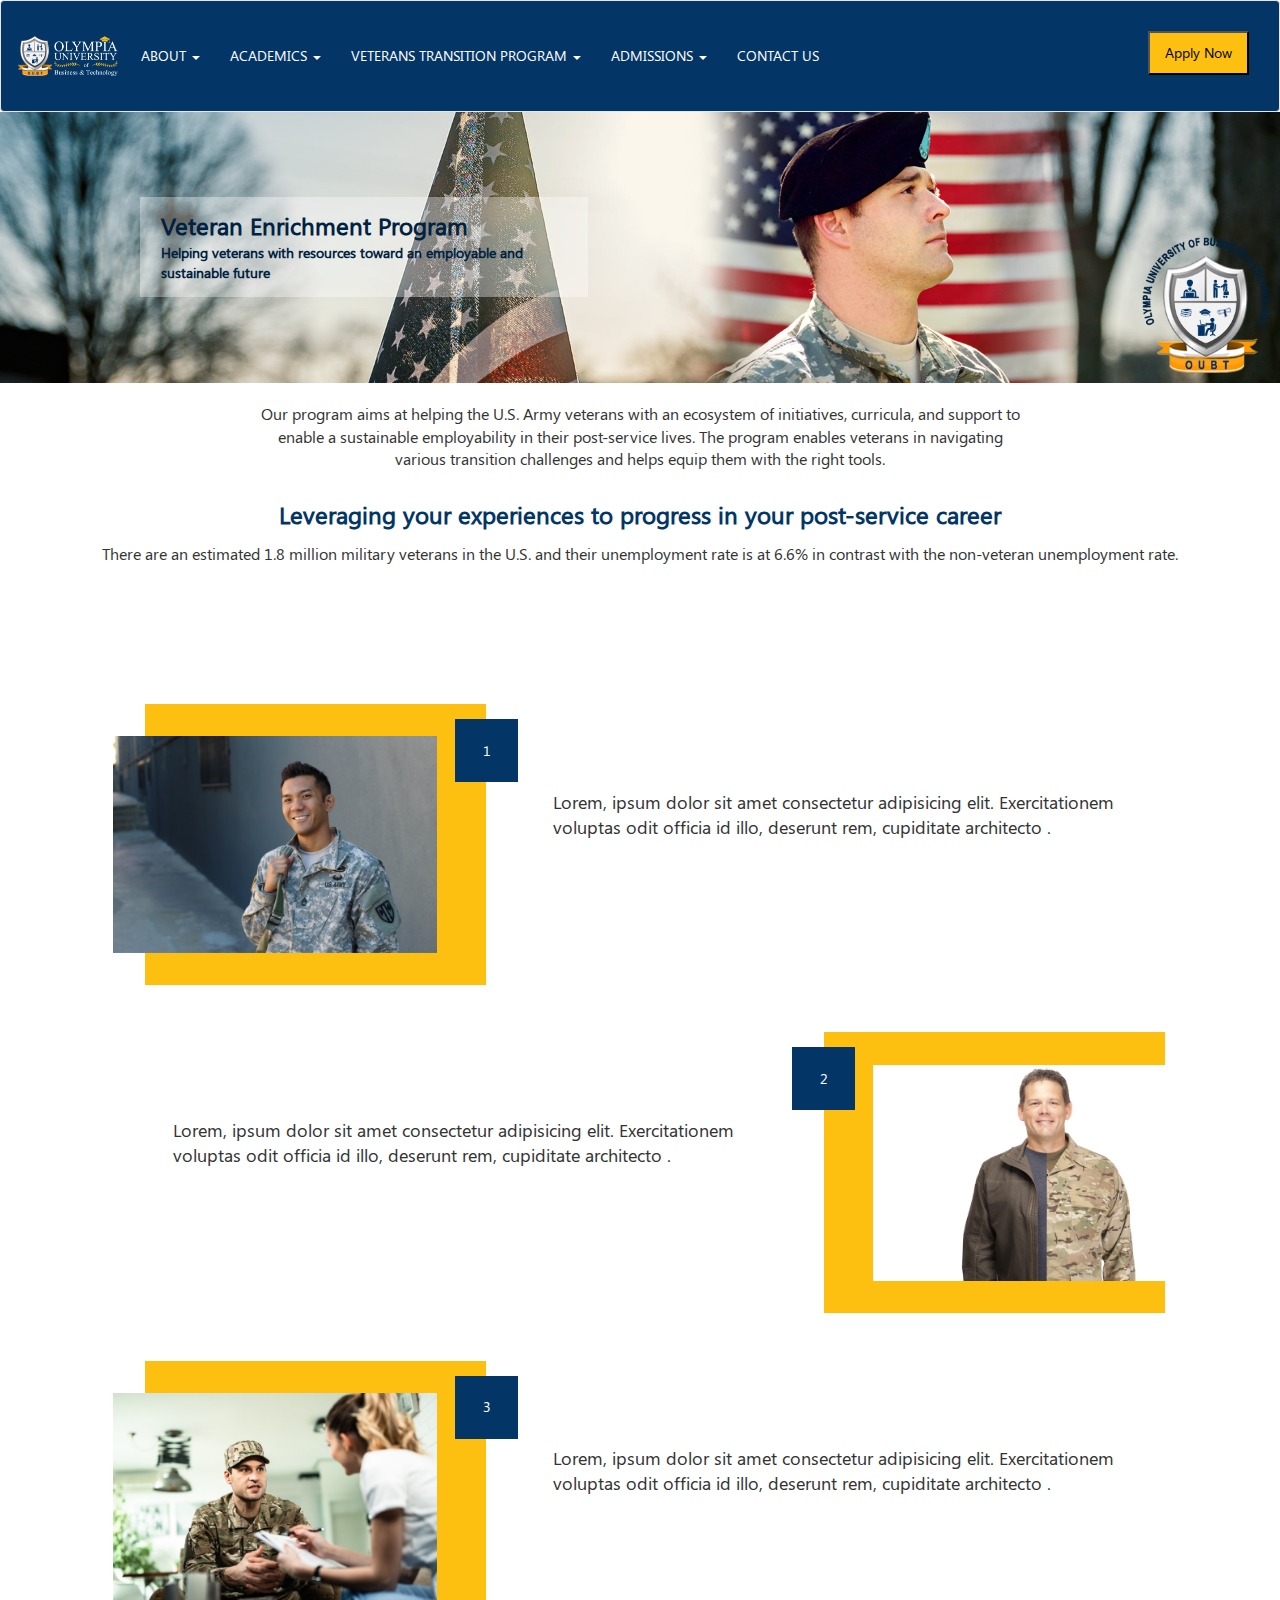
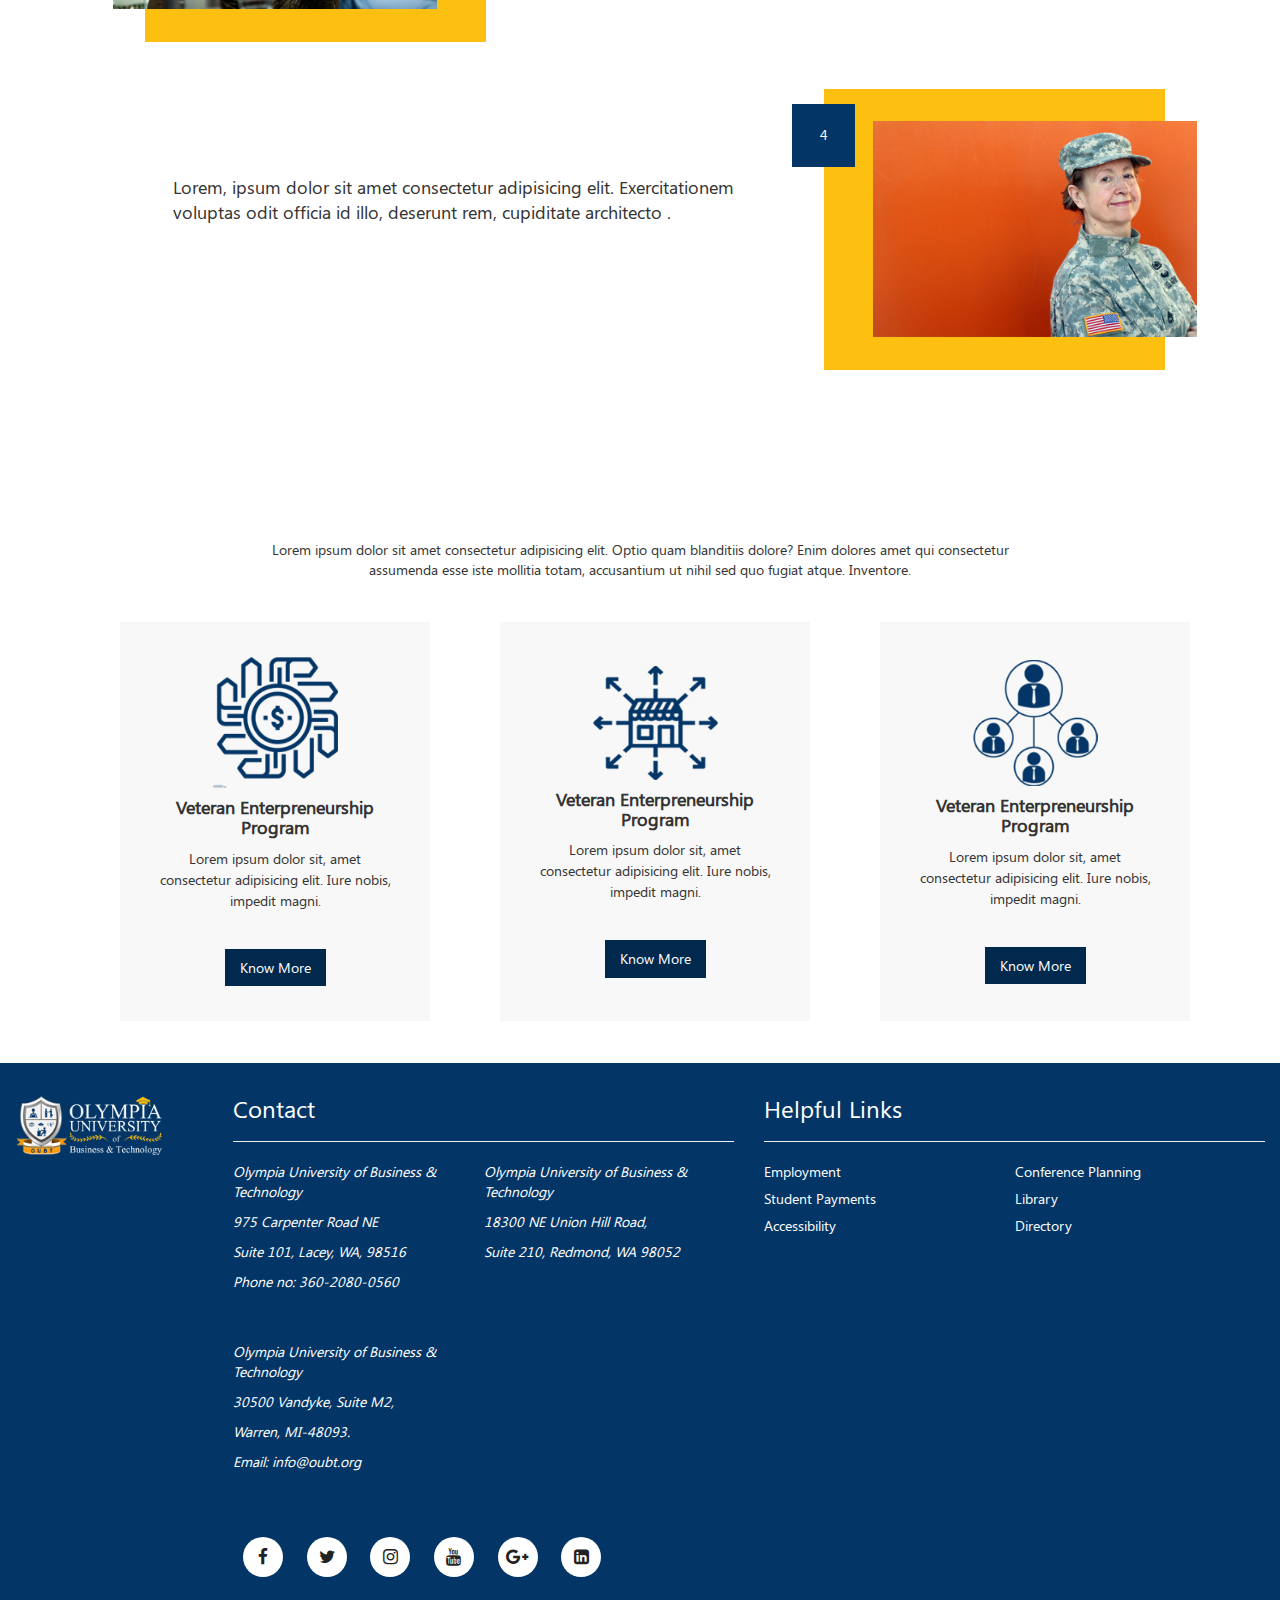
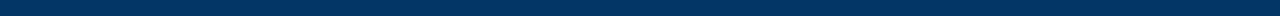
==== index.html @ 8ba6b34a "done with it" ====
<!DOCTYPE html>
<html lang="en">
  <head>
    <meta charset="UTF-8" />
    <meta name="viewport" content="width=device-width, initial-scale=1.0" />
    <!-- Latest compiled and minified CSS -->
    <link
      rel="stylesheet"
      href="https://stackpath.bootstrapcdn.com/bootstrap/3.4.1/css/bootstrap.min.css"
      integrity="sha384-HSMxcRTRxnN+Bdg0JdbxYKrThecOKuH5zCYotlSAcp1+c8xmyTe9GYg1l9a69psu"
      crossorigin="anonymous"
    />

    <!-- Font-awesome -->
    <link
      rel="stylesheet"
      href="https://cdnjs.cloudflare.com/ajax/libs/font-awesome/4.7.0/css/font-awesome.min.css"
    />
    <link rel="stylesheet" href="css/index.css" />

    <title>OUBT</title>
  </head>
  <body>
    <navigation>
      <nav class="navbar navbar-default navbg">
        <div class="container-fluid">
          <!-- Brand and toggle get grouped for better mobile display -->
          <div class="navbar-header">
            <button
              type="button"
              class="navbar-toggle collapsed"
              data-toggle="collapse"
              data-target="#bs-example-navbar-collapse-1"
              aria-expanded="false"
            >
              <span class="sr-only">Toggle navigation</span>
              <span class="icon-bar"></span>
              <span class="icon-bar"></span>
              <span class="icon-bar"></span>
            </button>

            <img class="navbar-brand" src="/assets/brand..png" alt="" />
          </div>

          <!-- Collect the nav links, forms, and other content for toggling -->
          <div
            class="collapse navbar-collapse"
            id="bs-example-navbar-collapse-1"
          >
            <ul class="nav navbar-nav menu">
              <li class="dropdown">
                <a
                  href="#"
                  class="dropdown-toggle"
                  data-toggle="dropdown"
                  role="button"
                  aria-haspopup="true"
                  aria-expanded="false"
                >
                  ABOUT <span class="caret"></span>
                </a>
                <ul class="dropdown-menu">
                  <li><a href="#">Action</a></li>
                  <li><a href="#">Another action</a></li>
                  <li><a href="#">Something else here</a></li>
                  <li role="separator" class="divider"></li>
                  <li><a href="#">Separated link</a></li>
                  <li role="separator" class="divider"></li>
                  <li><a href="#">One more separated link</a></li>
                </ul>
              </li>

              <li class="dropdown">
                <a
                  href="#"
                  class="dropdown-toggle"
                  data-toggle="dropdown"
                  role="button"
                  aria-haspopup="true"
                  aria-expanded="false"
                >
                  ACADEMICS <span class="caret"></span>
                </a>
                <ul class="dropdown-menu">
                  <li><a href="#">Action</a></li>
                  <li><a href="#">Another action</a></li>
                  <li><a href="#">Something else here</a></li>
                  <li role="separator" class="divider"></li>
                  <li><a href="#">Separated link</a></li>
                  <li role="separator" class="divider"></li>
                  <li><a href="#">One more separated link</a></li>
                </ul>
              </li>

              <li class="dropdown">
                <a
                  href="#"
                  class="dropdown-toggle"
                  data-toggle="dropdown"
                  role="button"
                  aria-haspopup="true"
                  aria-expanded="false"
                >
                  VETERANS TRANSITION PROGRAM <span class="caret"></span>
                </a>
                <ul class="dropdown-menu">
                  <li><a href="#">Action</a></li>
                  <li><a href="#">Another action</a></li>
                  <li><a href="#">Something else here</a></li>
                  <li role="separator" class="divider"></li>
                  <li><a href="#">Separated link</a></li>
                  <li role="separator" class="divider"></li>
                  <li><a href="#">One more separated link</a></li>
                </ul>
              </li>

              <li class="dropdown">
                <a
                  href="#"
                  class="dropdown-toggle"
                  data-toggle="dropdown"
                  role="button"
                  aria-haspopup="true"
                  aria-expanded="false"
                >
                  ADMISSIONS <span class="caret"></span>
                </a>
                <ul class="dropdown-menu">
                  <li><a href="#">Action</a></li>
                  <li><a href="#">Another action</a></li>
                  <li><a href="#">Something else here</a></li>
                  <li role="separator" class="divider"></li>
                  <li><a href="#">Separated link</a></li>
                  <li role="separator" class="divider"></li>
                  <li><a href="#">One more separated link</a></li>
                </ul>
              </li>

              <li><a href="#"> CONTACT US</a></li>
            </ul>

            <ul class="nav navbar-nav navbar-right">
              <button class="button-nav">Apply Now</button>
            </ul>
          </div>
          <!-- /.navbar-collapse -->
        </div>
        <!-- /.container-fluid -->
      </nav>
    </navigation>
    <div class="header">
      <img src="/assets/Rectangle.png" style="width: 100%" alt="" />
      <div class="header-content">
        <div class="content-head d-md-block d-none">
          Veteran Enrichment Program
        </div>
        Helping veterans with resources toward an employable and sustainable
        future
      </div>
      <img src="./assets/Layer 3.png" class="image" alt="Responsive image" />
    </div>

    <div class="generic-content">
      <div class="generic-content-text col-md-8 col-12">
        Our program aims at helping the U.S. Army veterans with an ecosystem of
        initiatives, curricula, and support to enable a sustainable
        employability in their post-service lives. The program enables veterans
        in navigating various transition challenges and helps equip them with
        the right tools.
      </div>
      <h3 class="generic-head-text margin-top-xl">
        Leveraging your experiences to progress in your post-service career
      </h3>
      <div class="generic-head-subtext">
        There are an estimated 1.8 million military veterans in the U.S. and
        their unemployment rate is at 6.6% in contrast with the non-veteran
        unemployment rate.
      </div>
    </div>

    <section class="program-offer" style="clear: both">
      <div class="container">
        <div class="sub-container">
          <h2 class="heading">What Our Programs Offers to Veterans</h2>
        </div>

        <div class="container offer-wrapper">
          <!-- <div class="offer"> -->
          <div class="col-xs-12 col-sm-12 col-md-4 offer-tile">
            <span class="offer-img">
              <img src="/assets/image1.jpg" />
              <span class="offer-num">1</span>
            </span>
          </div>
          <div class="col-xs-12 col-sm-12 col-md-8 offer-desc">
            <p>
              Lorem, ipsum dolor sit amet consectetur adipisicing elit.
              Exercitationem voluptas odit officia id illo, deserunt rem,
              cupiditate architecto .
            </p>
          </div>
          <!-- </div> -->
        </div>

        <div class="container offer-wrapper">
          <!-- <div class="offer"> -->
          <div class="col-xs-12 col-sm-12 col-md-4 offer-tile">
            <span class="offer-img">
              <img src="assets/image2.jpg" />
              <span class="offer-num">2</span>
            </span>
          </div>
          <div class="col-xs-12 col-sm-12 col-md-8 offer-desc">
            <p>
              Lorem, ipsum dolor sit amet consectetur adipisicing elit.
              Exercitationem voluptas odit officia id illo, deserunt rem,
              cupiditate architecto .
            </p>
          </div>
          <!-- </div> -->
        </div>

        <div class="container offer-wrapper">
          <!-- <div class="offer"> -->
          <div class="col-xs-12 col-sm-12 col-md-4 offer-tile">
            <span class="offer-img">
              <img src="assets/image3.jpg" />
              <span class="offer-num">3</span>
            </span>
          </div>
          <div class="col-xs-12 col-sm-12 col-md-8 offer-desc">
            <p>
              Lorem, ipsum dolor sit amet consectetur adipisicing elit.
              Exercitationem voluptas odit officia id illo, deserunt rem,
              cupiditate architecto .
            </p>
          </div>
          <!-- </div> -->
        </div>

        <div class="container offer-wrapper">
          <!-- <div class="offer"> -->
          <div class="col-xs-12 col-sm-12 col-md-4 offer-tile">
            <span class="offer-img">
              <img src="assets/image4.jpg" />
              <span class="offer-num">4</span>
            </span>
          </div>
          <div class="col-xs-12 col-sm-12 col-md-8 offer-desc">
            <p>
              Lorem, ipsum dolor sit amet consectetur adipisicing elit.
              Exercitationem voluptas odit officia id illo, deserunt rem,
              cupiditate architecto .
            </p>
          </div>
          <!-- </div> -->
        </div>
      </div>
    </section>

    <section class="trans-program" style="clear: both">
      <div class="container">
        <div class="sub-container">
          <h2 class="heading">Veteran Transition Program</h2>
          <p class="paragraph">
            Lorem ipsum dolor sit amet consectetur adipisicing elit. Optio quam
            blanditiis dolore? Enim dolores amet qui consectetur assumenda esse
            iste mollitia totam, accusantium ut nihil sed quo fugiat atque.
            Inventore.
          </p>
        </div>

        <div class="container card-wrapper">
          <div class="col-xs-12 col-md-4 card">
            <img class="card-img" src="assets/Layer 6.png" />
            <h4 class="card-title">Veteran Enterpreneurship Program</h4>
            <p class="card-desc">
              Lorem ipsum dolor sit, amet consectetur adipisicing elit. Iure
              nobis, impedit magni.
            </p>

            <a class="btn btn-custom" href="javascript:void(0);">Know More</a>
          </div>

          <div class="col-xs-12 col-md-4 card">
            <img class="card-img" src="assets/Layer 7.png" />
            <h4 class="card-title">Veteran Enterpreneurship Program</h4>
            <p class="card-desc">
              Lorem ipsum dolor sit, amet consectetur adipisicing elit. Iure
              nobis, impedit magni.
            </p>

            <a class="btn btn-custom" href="javascript:void(0);">Know More</a>
          </div>

          <div class="col-xs-12 col-md-4 card">
            <img class="card-img" src="assets/Layer 8.png" />
            <h4 class="card-title">Veteran Enterpreneurship Program</h4>
            <p class="card-desc">
              Lorem ipsum dolor sit, amet consectetur adipisicing elit. Iure
              nobis, impedit magni.
            </p>

            <a class="btn btn-custom" href="javascript:void(0);">Know More</a>
          </div>
        </div>
      </div>
    </section>

    <foot>
      <section class="footer" style="clear: both">
        <footer class="footer-one">
          <div class="">
            <div class="row">
              <div class="col-xs-12 col-sm-12 col-md-2">
                <p class="footer-brand">
                  <img src="/assets/brand..png" />
                </p>
              </div>
              <div class="col-xs-12 col-sm-12 col-md-10">
                <div class="col-xs-12 col-sm-12 col-md-6">
                  <h3 class="contact">Contact</h3>
                  <hr />
                  <div
                    class="col-xs-12 col-sm-6 col-md-6"
                    style="padding-left: 0; padding-bottom: 2em"
                  >
                    <p class="address">
                      Olympia University of Business & Technology
                    </p>

                    <p class="address">975 Carpenter Road NE</p>

                    <p class="address">Suite 101, Lacey, WA, 98516</p>

                    <p class="address">Phone no: 360-2080-0560</p>

                    <br />
                    <br />

                    <p class="address">
                      Olympia University of Business & Technology
                    </p>

                    <p class="address">30500 Vandyke, Suite M2,</p>

                    <p class="address">Warren, MI-48093.</p>

                    <p class="address">Email: info@oubt.org</p>
                  </div>

                  <div
                    class="col-xs-12 col-sm-6 col-md-6"
                    style="padding-left: 0"
                  >
                    <p class="address">
                      Olympia University of Business &amp; Technology
                    </p>

                    <p class="address">18300 NE Union Hill Road,</p>

                    <p class="address">Suite 210, Redmond, WA 98052</p>
                  </div>

                  <br />

                  <div style="display: block; clear: both; padding: 1.25em 0">
                    <a class="social-link" href="javascript:void(0);">
                      <i class="fa fa-facebook-f"></i>
                    </a>
                    <a class="social-link" href="javascript:void(0);">
                      <i class="fa fa-twitter"></i>
                    </a>

                    <a class="social-link" href="javascript:void(0);">
                      <i class="fa fa-instagram"></i>
                    </a>

                    <a class="social-link" href="javascript:void(0);">
                      <i class="fa fa-youtube"></i>
                    </a>

                    <a class="social-link" href="javascript:void(0);">
                      <i class="fa fa-google-plus"></i>
                    </a>

                    <a class="social-link" href="javascript:void(0);">
                      <i class="fa fa-linkedin-square"></i>
                    </a>
                  </div>
                </div>

                <!-- Helpful Links -->
                <div class="col-xs-12 col-sm-12 col-md-6">
                  <h3 class="contact">Helpful Links</h3>
                  <hr />
                  <div
                    class="col-xs-12 col-sm-6 col-md-6 justify"
                    style="padding-left: 0; padding-bottom: 1em"
                  >
                    <a href="javascript:void(0);" class="address footer-link"
                      >Employment</a
                    >
                    <a href="javascript:void(0);" class="address footer-link"
                      >Student Payments</a
                    >
                    <a href="javascript:void(0);" class="address footer-link"
                      >Accessibility</a
                    >
                  </div>
                  <div
                    class="col-xs-12 col-sm-6 col-md-6 justify"
                    style="padding-left: 0"
                  >
                    <a href="javascript:void(0);" class="address footer-link"
                      >Conference Planning</a
                    >
                    <a href="javascript:void(0);" class="address footer-link"
                      >Library</a
                    >
                    <a href="javascript:void(0);" class="address footer-link"
                      >Directory</a
                    >
                  </div>
                </div>
              </div>
            </div>
          </div>
        </footer>
      </section>
    </foot>

    <!-- jQuery (necessary for Bootstrap's JavaScript plugins) -->
    <script
      src="https://code.jquery.com/jquery-1.12.4.min.js"
      integrity="sha384-nvAa0+6Qg9clwYCGGPpDQLVpLNn0fRaROjHqs13t4Ggj3Ez50XnGQqc/r8MhnRDZ"
      crossorigin="anonymous"
    ></script>
    <!-- Include all compiled plugins (below), or include individual files as needed -->
    <script
      src="https://stackpath.bootstrapcdn.com/bootstrap/3.4.1/js/bootstrap.min.js"
      integrity="sha384-aJ21OjlMXNL5UyIl/XNwTMqvzeRMZH2w8c5cRVpzpU8Y5bApTppSuUkhZXN0VxHd"
      crossorigin="anonymous"
    ></script>
  </body>
</html>
---- css/index.css ----
@font-face {
  font-family: Segoe;
  src: url(/assets/Segoe\ UI.ttf);
}

html {
  box-sizing: border-box;
}

body {
  margin: 0;
  min-height: 100vh;
  overflow-x: hidden;
  font-family: Segoe;
  overflow-x: hidden;
}

.header {
  position: relative;
  text-align: center;
  color: black;
  display: flex;
  align-items: center;
}

.header-content {
  position: absolute;
  background-color: rgba(255, 255, 255, 0.36);
  text-align: left;
  color: #012241;
  padding-right: 40px;
  padding-bottom: 14px;
  padding-left: 21px;
  margin-left: 10em;
  font-weight: 600;
  max-width: 35%;
  max-height: 40%;
  overflow: hidden;
}

.content-head {
  font-size: 1.7em;
  padding-top: 0.5em;
}

.image {
  position: absolute;
  right: 10px;
  height: 50%;
  bottom: 10px;
}

.generic-content {
  display: flex;
  flex-direction: column;
  justify-content: center;
  align-items: center;
  margin: 10px;
}

.generic-content-text {
  text-align: center;
  font-size: 16px;
  padding: 10px 40px;
}

.generic-head-text {
  color: #033666;
  text-align: center;
  font-weight: 600;
}

.generic-head-subtext {
  font-size: 16px;
  text-align: center;
  margin-top: 5px;
}

.main-body {
  margin-top: 50px;
  display: flex;
  flex-direction: column;
  align-items: center;
}

.main-body-head {
  color: #033666;
  font-weight: 600;
  margin-bottom: 20px;
}

.offer-image {
  height: auto;
  width: 325px;
}

.offer-sereal-no {
  padding: 10px;
  background-color: #033666;
  width: 87px;

  height: 87px;
  color: white;
  font-size: 20px;
  text-align: center;
}

.navbar-brand {
  padding: 0;
}

.navbar {
  margin-bottom: 0;
}

.navbar-default .navbar-nav > li > a {
  color: #fff;
}

.navbg {
  padding: 30px 15px;
  background-color: #033666;
}

.menu {
  text-align: center;
  justify-content: center;
  align-items: center;
  align-content: center;
}

nav ul li a {
  color: #ffffff;
}

.button-nav {
  padding: 10px 15px;
  color: black;
  background-color: #fec010;
}

/* *, *:after, *:before{
    box-sizing:border-box ;
} */

.offer-wrapper {
  margin: 3em 0;
  display: flex;
  /* flex-direction: row; */
  padding-bottom: 5em;
}

.offer-wrapper:nth-child(odd) {
  flex-direction: row-reverse;
}

.offer-wrapper img,
.footer img,
.card-img {
  width: 100%;
}

.offer-tile {
  padding: 0 2em;
}

.offer-desc {
  font-size: 1.25em;
  padding: 3em 5em;
}

.offer-wrapper img {
  max-width: 350px;
  position: relative;
  display: inline-block;
}

.offer-wrapper .offer-img {
  position: relative;
  width: 100%;
  height: 100%;
  display: block;
  max-width: 360px;
  margin: auto;
}
.offer-wrapper .offer-img:after {
  content: "";
  position: absolute;
  width: 105%;
  height: 130%;
  background: rgb(254 192 16);
  left: 10%;
  top: -15%;
  z-index: -1;
}

.offer-wrapper .offer-num {
  /* content: ""; */
  position: absolute;
  width: 4.5em;
  height: 4.5em;
  background: #033666;
  right: -25%;
  top: -8%;
  z-index: 0;
  color: white;
  justify-content: center;
  align-items: center;
  display: flex;
}

.offer-wrapper:nth-child(odd) .offer-img:after {
  left: -15%;
}
.offer-wrapper:nth-child(odd) .offer-num {
  left: -25%;
}

/* Program Offer */

/* Transition Program  */

.trans-program {
  padding: 1em 0;
}

.sub-container {
  padding: 1em 0 3em;
}

.heading {
  color: #033666;
  font-weight: bold;
  text-align: center;
}

.paragraph {
  max-width: 70%;
  margin: auto;
  text-align: center;
}

/* Cards */

.card-wrapper {
  display: flex;
}

.card {
  display: inline-flex;
  flex-direction: column;
  justify-content: center;
  align-items: center;
  text-align: center;
  padding: 2.5em 2.5em;
  background-color: #f8f8f8;
  margin: 0 2.5em;
  box-sizing: border-box;
  line-height: 1.5em;
  margin-bottom: 2em;
}
.card-img {
  max-width: 125px;
}

.card-title {
  font-weight: bold;
}

.card-desc {
  padding-bottom: 2em;
}

.btn-custom {
  color: white;
  background-color: #01294e;
  border-radius: 0;
  padding: 0.55em 1em;
}

.btn-custom:hover {
  color: white;
  background-color: #033666;
}

/* Footer */

.footer {
  background-color: #033666;
  padding: 0.8em 0;
}

.footer-brand {
  color: white;
  padding: 1em;
}

.contact {
  color: white;
}
.address,
.footer-link {
  color: white;
  font-size: 14px;
  font-style: italic;
}

.footer-link {
  font-style: normal;
  margin-bottom: 0.5em;
  display: block;
}

.footer-link:hover {
  text-decoration: none;
  color: #ccc;
}

.social-link {
  color: #222;
  background-color: white;
  border-radius: 360px;
  width: 40px;
  height: 40px;
  display: inline-flex;
  justify-content: center;
  align-items: center;
  margin: 0.7em;
}
.social-link:hover {
  text-decoration: none;
}

.social-link i {
  font-size: 1.25em;
  /* transform: translate(15px, 12px); */
}

.training {
  background-color: #099dce;
  padding-top: 10px;
}
.heading {
  color: white;
  text-align: center;
}
.sub-heading {
  color: white;
  font-size: 24px;
}

.deatils {
  color: white;
  font-size: 16px;
}
.flex-box {
  display: flex;
  justify-content: space-evenly;
}
.flex-3-column {
  justify-content: space-between;
  text-align: center;
  padding: 20px 50px;
  padding-bottom: 90px;
}

.title {
  text-align: center;
  font-weight: bold;
}
.title-content {
  text-align: center;
}
.flex-box {
  display: flex;
}
.text {
  font-size: 15px;
}
.flex-3-columns {
  background-color: #033666;
  text-align: center;
  color: white;
  justify-content: space-between;
  padding: 60px 15px;
  flex-basis: 33%;
  margin: 50px 60px;
}

.line {
  border: 2px solid #fec010;
  margin: auto;
  margin-top: 30px;
}

/* Responsive */
@media (max-width: 767px) {
  .flex-box {
    flex-direction: column;
  }
}
@media only screen and (max-device-width: 768px) {
  .header-content {
    display: none;
  }
  .image {
    display: none;
  }
}

@media (max-width: 768px) {
  .card-wrapper {
    flex-direction: column;
  }
  .card {
    margin: 0;
  }
}

@media (max-width: 992px) {
  .offer-desc {
    text-align: center !important;
    padding: 2em;
    margin-top: 2em;
  }
  .offer-wrapper:nth-child(odd),
  .offer-wrapper {
    flex-direction: column;
  }

  .offer-wrapper:nth-child(odd) .offer-img:after {
    left: 10%;
  }
  .offer-wrapper:nth-child(odd) .offer-num {
    right: -25%;
    left: inherit;
  }
}
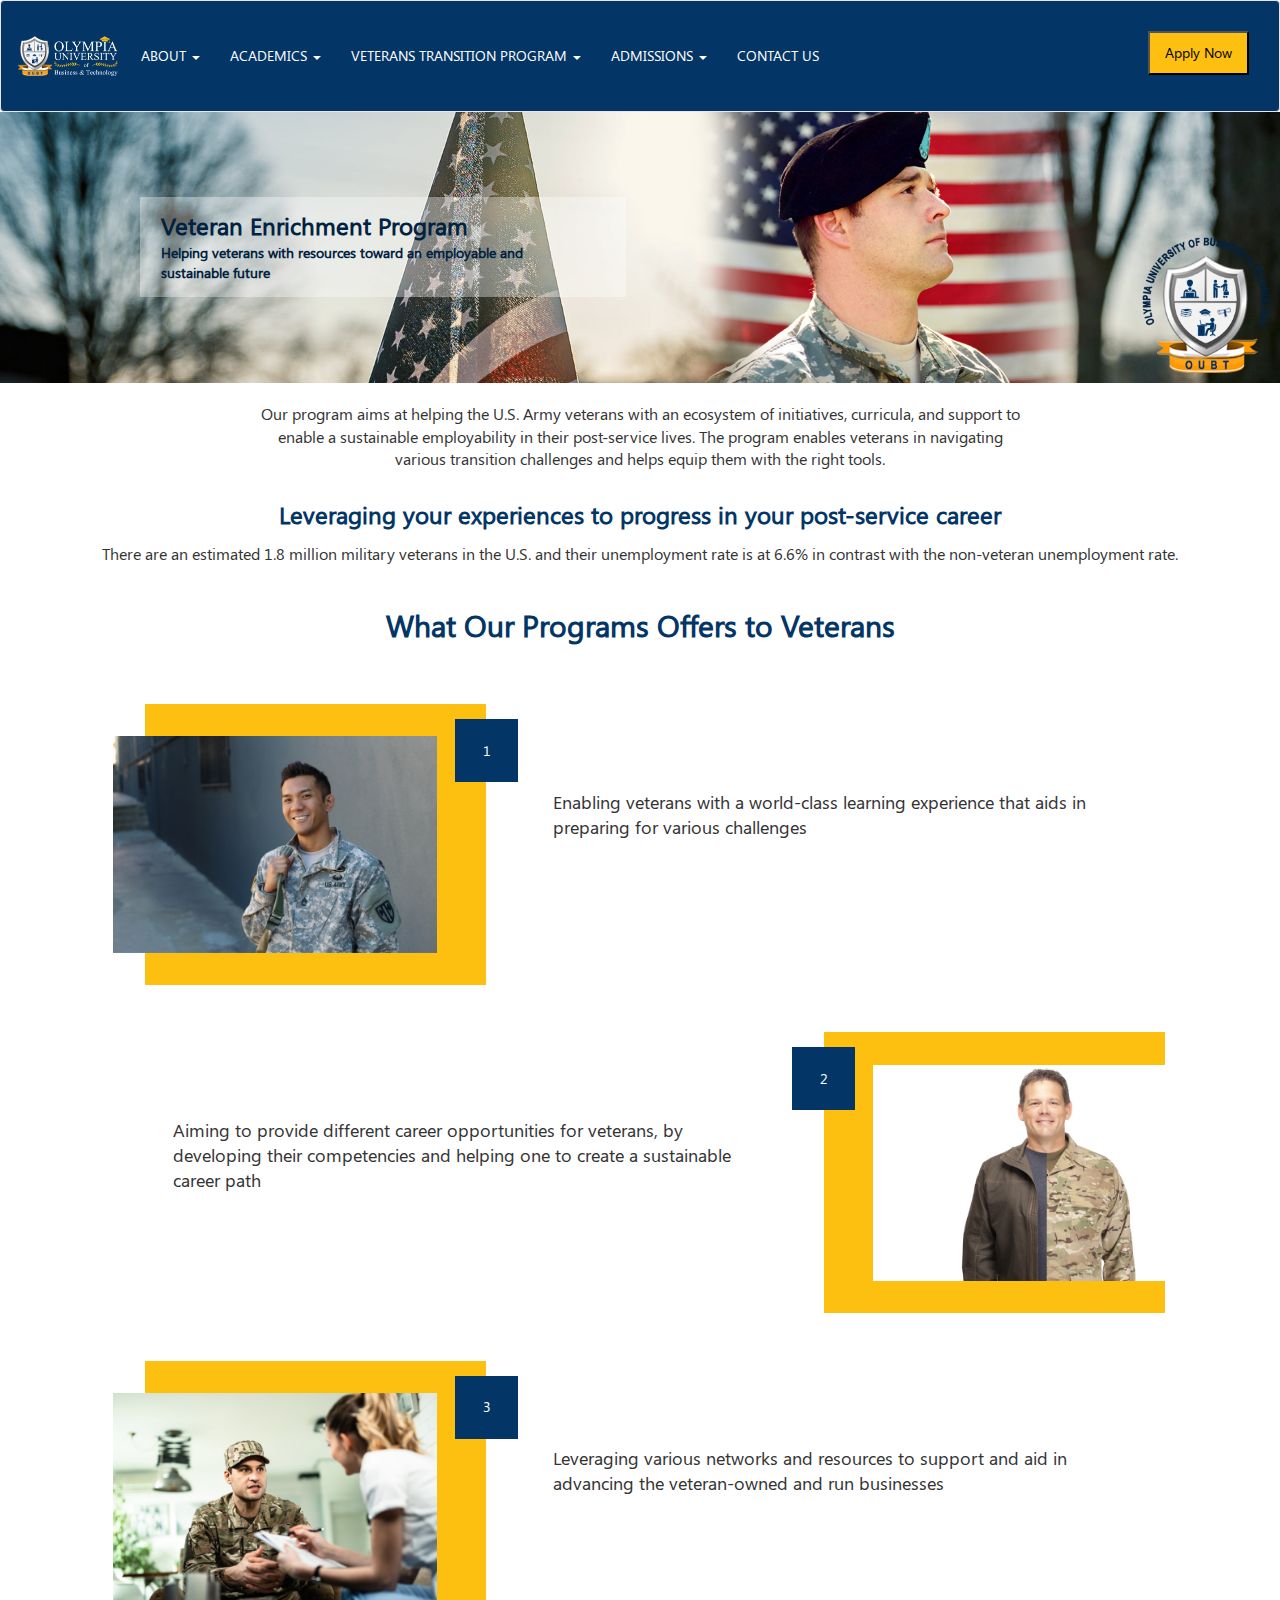
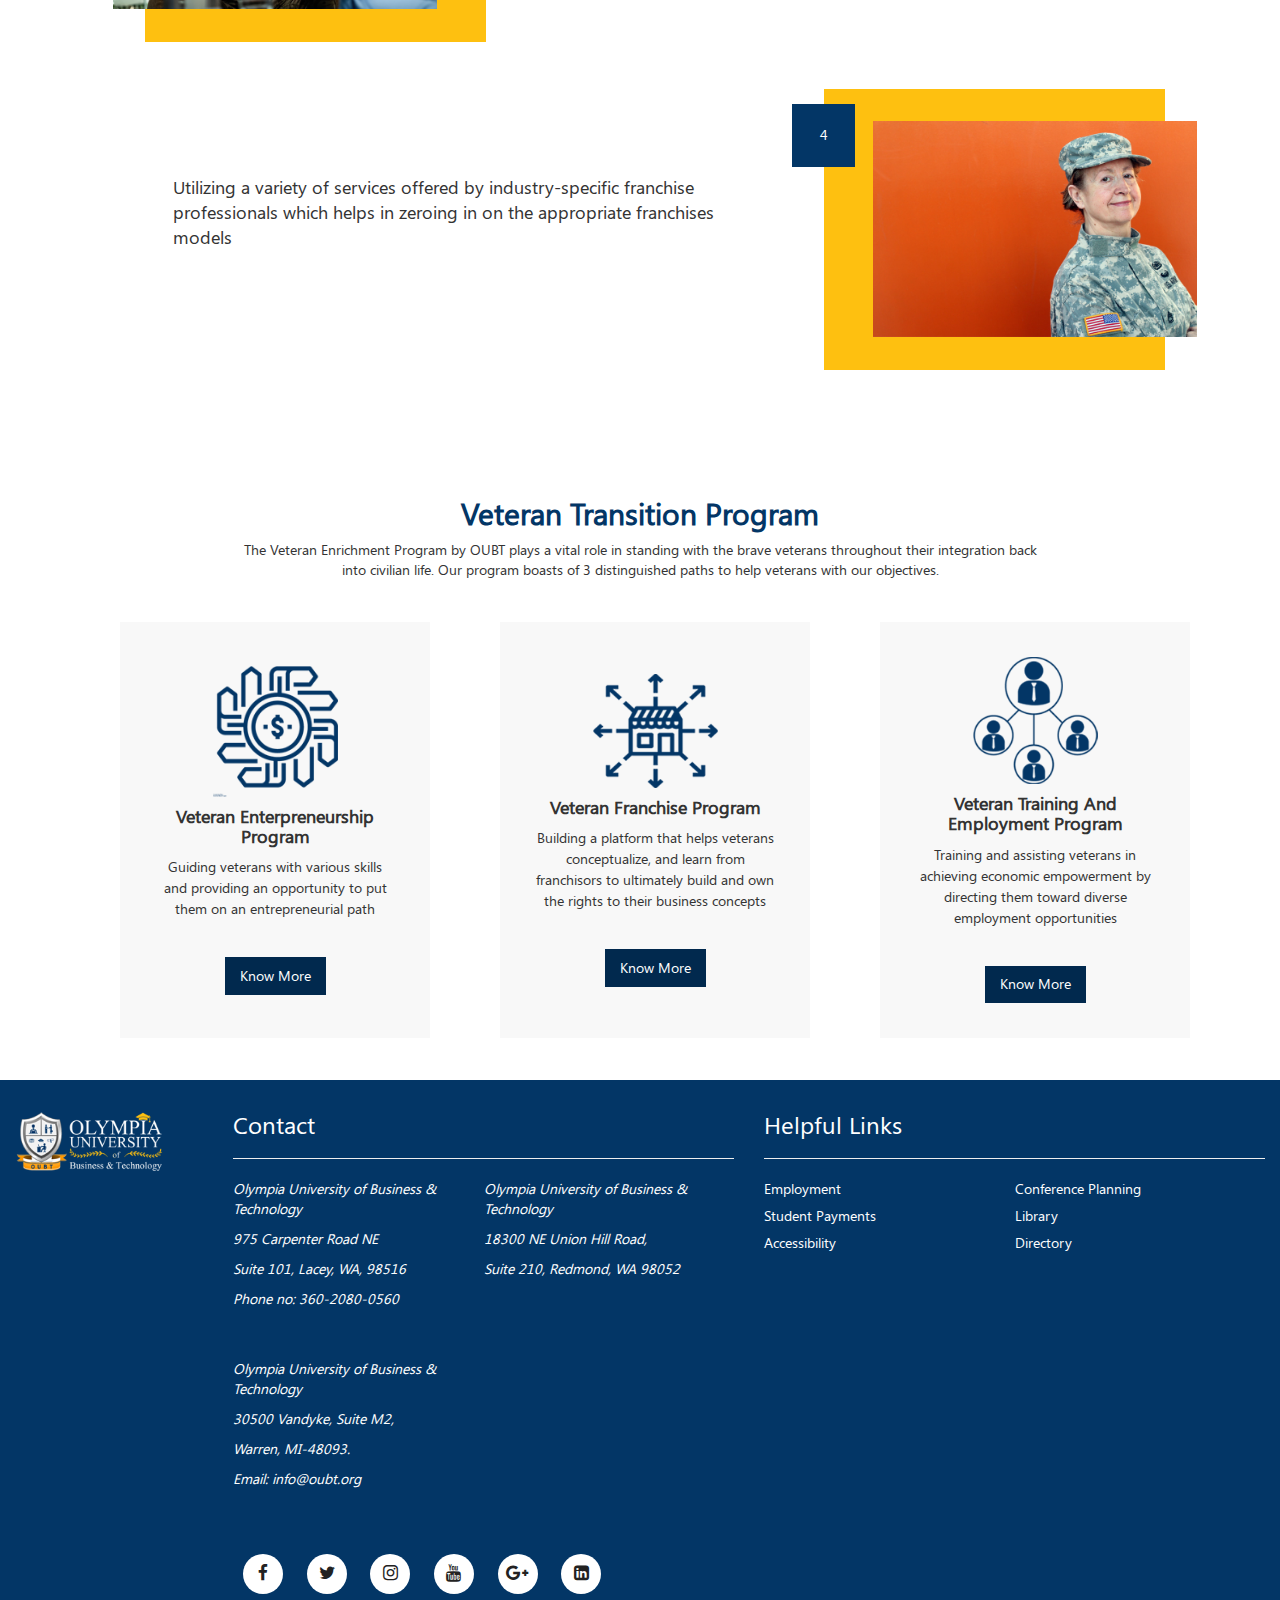
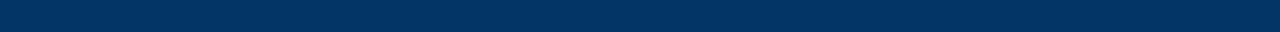
==== commit 1c786888: "finalised the project" ====
--- a/index.html
+++ b/index.html
@@ -181,7 +181,9 @@
     <section class="program-offer" style="clear: both">
       <div class="container">
         <div class="sub-container">
-          <h2 class="heading">What Our Programs Offers to Veterans</h2>
+          <h2 class="heading" style="color: #033666">
+            What Our Programs Offers to Veterans
+          </h2>
         </div>
 
         <div class="container offer-wrapper">
@@ -194,9 +196,8 @@
           </div>
           <div class="col-xs-12 col-sm-12 col-md-8 offer-desc">
             <p>
-              Lorem, ipsum dolor sit amet consectetur adipisicing elit.
-              Exercitationem voluptas odit officia id illo, deserunt rem,
-              cupiditate architecto .
+              Enabling veterans with a world-class learning experience that aids
+              in preparing for various challenges
             </p>
           </div>
           <!-- </div> -->
@@ -212,9 +213,9 @@
           </div>
           <div class="col-xs-12 col-sm-12 col-md-8 offer-desc">
             <p>
-              Lorem, ipsum dolor sit amet consectetur adipisicing elit.
-              Exercitationem voluptas odit officia id illo, deserunt rem,
-              cupiditate architecto .
+              Aiming to provide different career opportunities for veterans, by
+              developing their competencies and helping one to create a
+              sustainable career path
             </p>
           </div>
           <!-- </div> -->
@@ -230,9 +231,8 @@
           </div>
           <div class="col-xs-12 col-sm-12 col-md-8 offer-desc">
             <p>
-              Lorem, ipsum dolor sit amet consectetur adipisicing elit.
-              Exercitationem voluptas odit officia id illo, deserunt rem,
-              cupiditate architecto .
+              Leveraging various networks and resources to support and aid in
+              advancing the veteran-owned and run businesses
             </p>
           </div>
           <!-- </div> -->
@@ -248,9 +248,9 @@
           </div>
           <div class="col-xs-12 col-sm-12 col-md-8 offer-desc">
             <p>
-              Lorem, ipsum dolor sit amet consectetur adipisicing elit.
-              Exercitationem voluptas odit officia id illo, deserunt rem,
-              cupiditate architecto .
+              Utilizing a variety of services offered by industry-specific
+              franchise professionals which helps in zeroing in on the
+              appropriate franchises models
             </p>
           </div>
           <!-- </div> -->
@@ -261,12 +261,14 @@
     <section class="trans-program" style="clear: both">
       <div class="container">
         <div class="sub-container">
-          <h2 class="heading">Veteran Transition Program</h2>
+          <h2 class="heading" style="color: #033666">
+            Veteran Transition Program
+          </h2>
           <p class="paragraph">
-            Lorem ipsum dolor sit amet consectetur adipisicing elit. Optio quam
-            blanditiis dolore? Enim dolores amet qui consectetur assumenda esse
-            iste mollitia totam, accusantium ut nihil sed quo fugiat atque.
-            Inventore.
+            The Veteran Enrichment Program by OUBT plays a vital role in
+            standing with the brave veterans throughout their integration back
+            into civilian life. Our program boasts of 3 distinguished paths to
+            help veterans with our objectives.
           </p>
         </div>
 
@@ -275,8 +277,7 @@
             <img class="card-img" src="assets/Layer 6.png" />
             <h4 class="card-title">Veteran Enterpreneurship Program</h4>
             <p class="card-desc">
-              Lorem ipsum dolor sit, amet consectetur adipisicing elit. Iure
-              nobis, impedit magni.
+              Guiding veterans with various skills and providing an opportunity to put them on an entrepreneurial path
             </p>
 
             <a class="btn btn-custom" href="javascript:void(0);">Know More</a>
@@ -284,10 +285,9 @@
 
           <div class="col-xs-12 col-md-4 card">
             <img class="card-img" src="assets/Layer 7.png" />
-            <h4 class="card-title">Veteran Enterpreneurship Program</h4>
+            <h4 class="card-title">Veteran Franchise Program</h4>
             <p class="card-desc">
-              Lorem ipsum dolor sit, amet consectetur adipisicing elit. Iure
-              nobis, impedit magni.
+              Building a platform that helps veterans conceptualize, and learn from franchisors to ultimately build and own the rights to their business concepts
             </p>
 
             <a class="btn btn-custom" href="javascript:void(0);">Know More</a>
@@ -295,10 +295,9 @@
 
           <div class="col-xs-12 col-md-4 card">
             <img class="card-img" src="assets/Layer 8.png" />
-            <h4 class="card-title">Veteran Enterpreneurship Program</h4>
+            <h4 class="card-title">Veteran Training And Employment Program</h4>
             <p class="card-desc">
-              Lorem ipsum dolor sit, amet consectetur adipisicing elit. Iure
-              nobis, impedit magni.
+              Training and assisting veterans in achieving economic empowerment by directing them toward diverse employment opportunities
             </p>
 
             <a class="btn btn-custom" href="javascript:void(0);">Know More</a>
--- a/css/index.css
+++ b/css/index.css
@@ -33,7 +33,7 @@
   padding-left: 21px;
   margin-left: 10em;
   font-weight: 600;
-  max-width: 35%;
+  max-width: 38%;
   max-height: 40%;
   overflow: hidden;
 }
